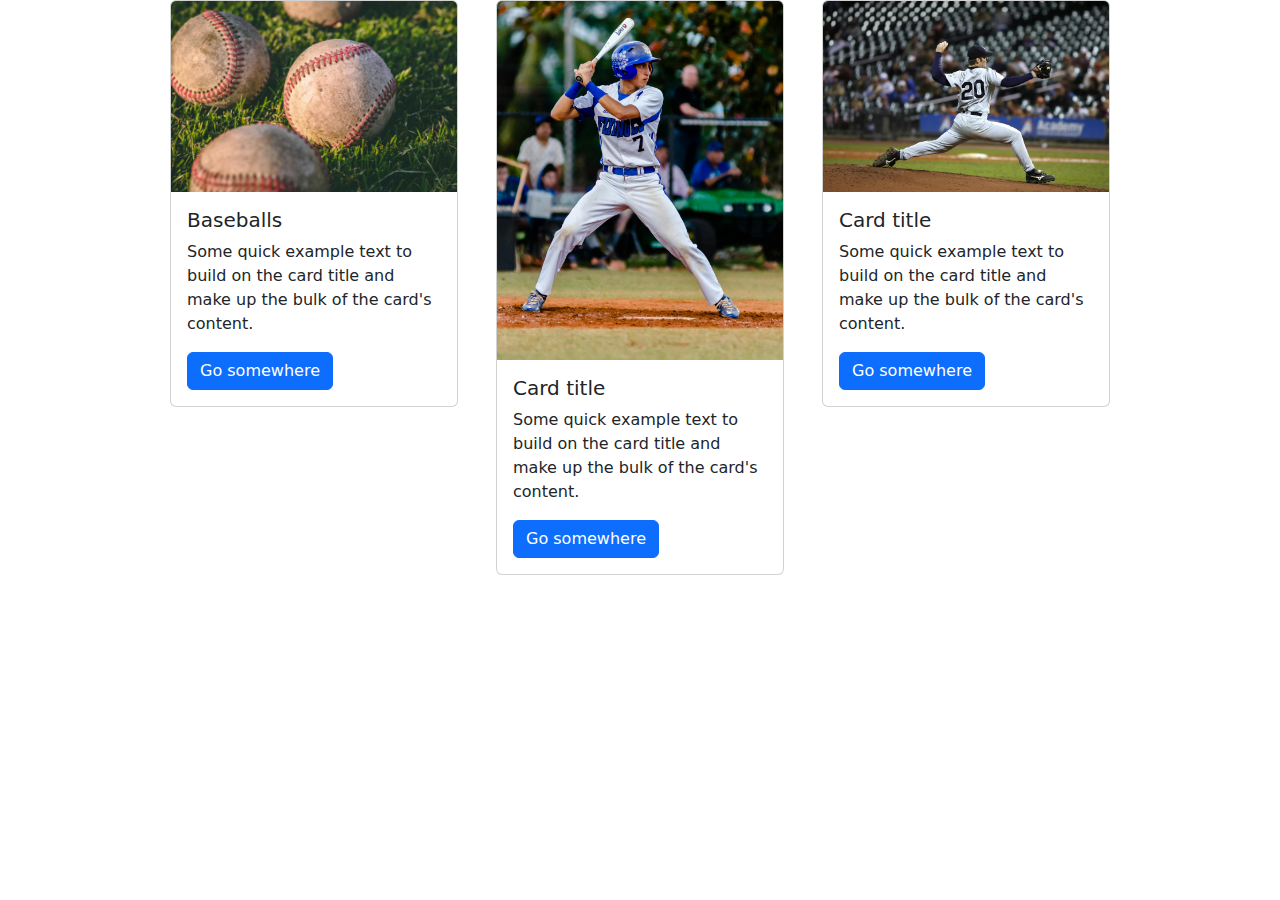
==== cards.html @ c0486c21 "first commit" ====
<!DOCTYPE html>
<html lang="en">

<head>
    <meta charset="utf-8">
    <meta name="viewport" content="width=device-width, initial-scale=1">
    <title>Cards</title>
    <link href="https://cdn.jsdelivr.net/npm/bootstrap@5.3.3/dist/css/bootstrap.min.css" rel="stylesheet"
        integrity="sha384-QWTKZyjpPEjISv5WaRU9OFeRpok6YctnYmDr5pNlyT2bRjXh0JMhjY6hW+ALEwIH" crossorigin="anonymous">
    <link rel="stylesheet" href="css/cards.css">
</head>

<body>
    <div class="row justify-content-center">
        <div class="col-3">
            <div class="card" style="width: 18rem;">
                <img src="img/img1.jpg.jpg" class="card-img-top" alt="baseball">
                <div class="card-body">
                    <h5 class="card-title">Baseballs</h5>
                    <p class="card-text">Some quick example text to build on the card title and make up the bulk of the
                        card's
                        content.</p>
                    <a href="#" class="btn btn-primary">Go somewhere</a>
                </div>
            </div>
        </div>
        <div class="col-3">
            <div class="card" style="width: 18rem;">
                <img src="img/pexels-mandie-inman-896567 (1).jpg" class="card-img-top" alt="baseball">
                <div class="card-body">
                    <h5 class="card-title">Card title</h5>
                    <p class="card-text">Some quick example text to build on the card title and make up the bulk of the
                        card's content.</p>
                    <a href="#" class="btn btn-primary">Go somewhere</a>
                </div>
            </div>
        </div>
        <div class="col-3">
            <div class="card" style="width: 18rem;">
                <img src="img/pexels-pixabay-163487 (1).jpg" class="card-img-top" alt="baseball">
                <div class="card-body">
                    <h5 class="card-title">Card title</h5>
                    <p class="card-text">Some quick example text to build on the card title and make up the bulk of the
                        card's content.</p>
                    <a href="#" class="btn btn-primary">Go somewhere</a>
                </div>
            </div>
        </div>
    </div>

    <script src="https://cdn.jsdelivr.net/npm/bootstrap@5.3.3/dist/js/bootstrap.bundle.min.js"
        integrity="sha384-YvpcrYf0tY3lHB60NNkmXc5s9fDVZLESaAA55NDzOxhy9GkcIdslK1eN7N6jIeHz"
        crossorigin="anonymous"></script>
</body>

</html>
---- css/cards.css ----
.card{
    margin: auto !important;
}
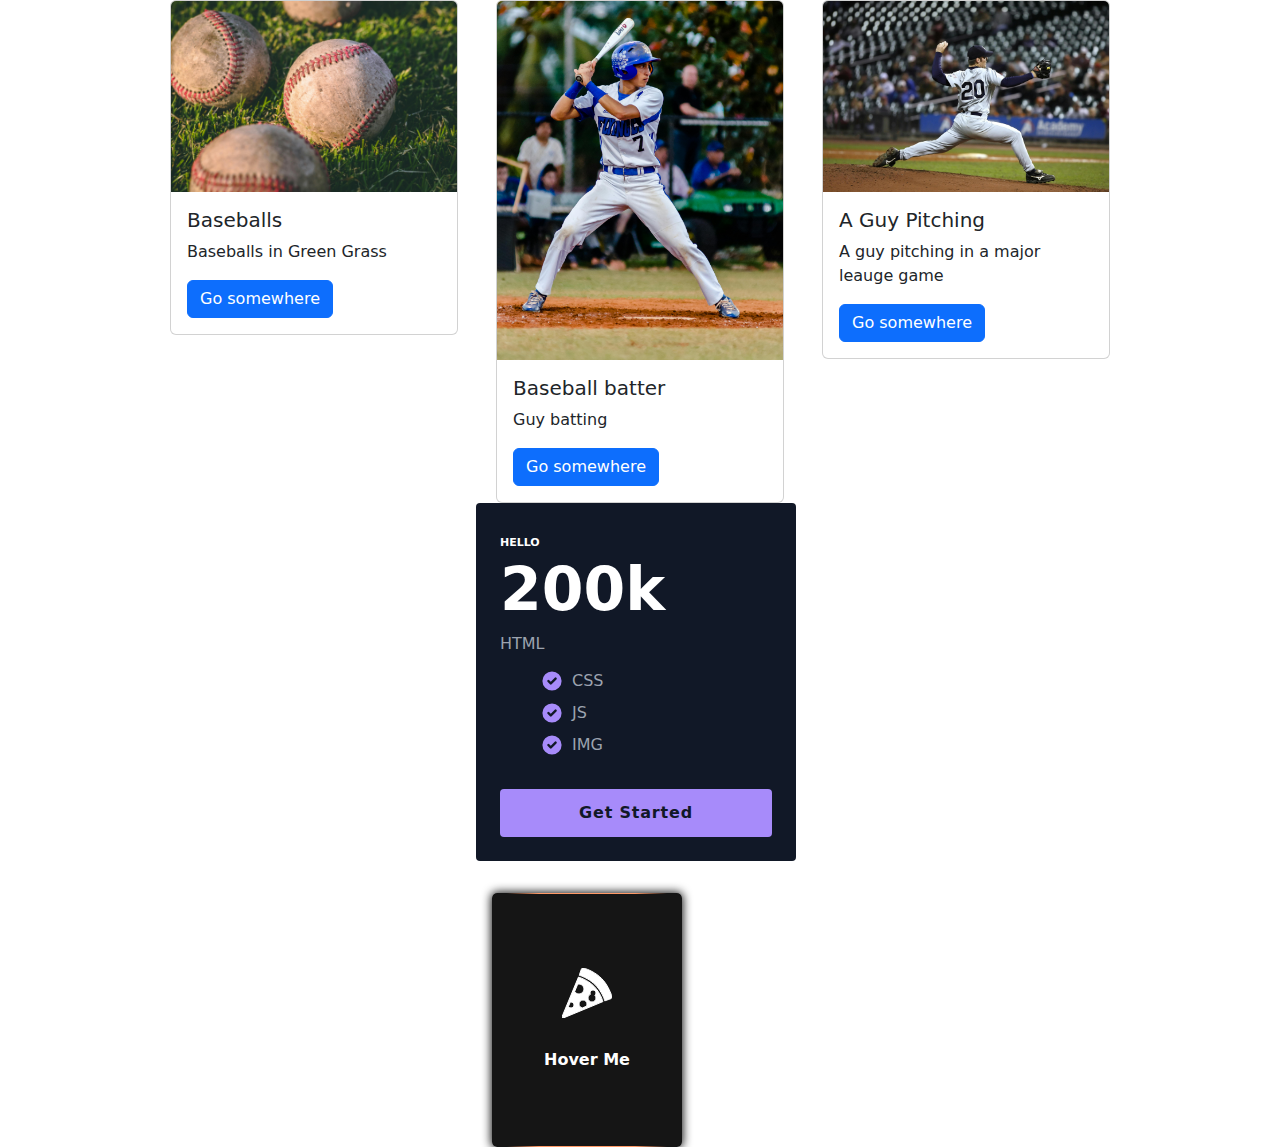
==== commit 017510c3: "did pizza and another thing" ====
--- a/cards.html
+++ b/cards.html
@@ -17,9 +17,8 @@
                 <img src="img/img1.jpg.jpg" class="card-img-top" alt="baseball">
                 <div class="card-body">
                     <h5 class="card-title">Baseballs</h5>
-                    <p class="card-text">Some quick example text to build on the card title and make up the bulk of the
-                        card's
-                        content.</p>
+                    <p class="card-text">Baseballs in Green Grass
+                    </p>
                     <a href="#" class="btn btn-primary">Go somewhere</a>
                 </div>
             </div>
@@ -28,9 +27,9 @@
             <div class="card" style="width: 18rem;">
                 <img src="img/pexels-mandie-inman-896567 (1).jpg" class="card-img-top" alt="baseball">
                 <div class="card-body">
-                    <h5 class="card-title">Card title</h5>
-                    <p class="card-text">Some quick example text to build on the card title and make up the bulk of the
-                        card's content.</p>
+                    <h5 class="card-title">Baseball batter</h5>
+                    <p class="card-text">Guy batting</p>
+                    </p>
                     <a href="#" class="btn btn-primary">Go somewhere</a>
                 </div>
             </div>
@@ -39,10 +38,115 @@
             <div class="card" style="width: 18rem;">
                 <img src="img/pexels-pixabay-163487 (1).jpg" class="card-img-top" alt="baseball">
                 <div class="card-body">
-                    <h5 class="card-title">Card title</h5>
-                    <p class="card-text">Some quick example text to build on the card title and make up the bulk of the
-                        card's content.</p>
+                    <h5 class="card-title">A Guy Pitching</h5>
+                    <p class="card-text">A guy pitching in a major leauge game</p>
                     <a href="#" class="btn btn-primary">Go somewhere</a>
+                </div>
+            </div>
+        </div>
+        <div class="row justify-content-center">
+            <div class="col-3">
+                <div class="card1">
+                    <div class="header">
+                        <span class="title">HELLO</span>
+                        <span class="price">200k</span>
+                    </div>
+                    <p class="desc">HTML</p>
+                    <ul class="lists">
+                        <li class="list">
+                            <svg xmlns="http://www.w3.org/2000/svg" viewBox="0 0 20 20" fill="currentColor">
+                                <path fill-rule="evenodd"
+                                    d="M10 18a8 8 0 100-16 8 8 0 000 16zm3.707-9.293a1 1 0 00-1.414-1.414L9 10.586 7.707 9.293a1 1 0 00-1.414 1.414l2 2a1 1 0 001.414 0l4-4z"
+                                    clip-rule="evenodd"></path>
+                            </svg>
+                            <span>CSS</span>
+                        </li>
+                        <li class="list">
+                            <svg xmlns="http://www.w3.org/2000/svg" viewBox="0 0 20 20" fill="currentColor">
+                                <path fill-rule="evenodd"
+                                    d="M10 18a8 8 0 100-16 8 8 0 000 16zm3.707-9.293a1 1 0 00-1.414-1.414L9 10.586 7.707 9.293a1 1 0 00-1.414 1.414l2 2a1 1 0 001.414 0l4-4z"
+                                    clip-rule="evenodd"></path>
+                            </svg>
+                            <span>JS</span>
+                        </li>
+                        <li class="list">
+                            <svg xmlns="http://www.w3.org/2000/svg" viewBox="0 0 20 20" fill="currentColor">
+                                <path fill-rule="evenodd"
+                                    d="M10 18a8 8 0 100-16 8 8 0 000 16zm3.707-9.293a1 1 0 00-1.414-1.414L9 10.586 7.707 9.293a1 1 0 00-1.414 1.414l2 2a1 1 0 001.414 0l4-4z"
+                                    clip-rule="evenodd"></path>
+                            </svg>
+                            <span>IMG</span>
+                        </li>
+                    </ul>
+                    <button type="button" class="action">Get Started</button>
+                </div>
+            </div>
+        </div>
+        <div class="row justify-content-center">
+            <div class="col-3">
+                <div class="card2">
+                    <div class="content">
+                        <div class="back">
+                            <div class="back-content">
+                                <svg stroke="#ffffff" xmlns:xlink="http://www.w3.org/1999/xlink"
+                                    xmlns="http://www.w3.org/2000/svg" viewBox="0 0 50 50" height="50px" width="50px"
+                                    fill="#ffffff">
+
+                                    <g stroke-width="0" id="SVGRepo_bgCarrier"></g>
+
+                                    <g stroke-linejoin="round" stroke-linecap="round" id="SVGRepo_tracerCarrier"></g>
+
+                                    <g id="SVGRepo_iconCarrier">
+
+                                        <path
+                                            d="M20.84375 0.03125C20.191406 0.0703125 19.652344 0.425781 19.21875 1.53125C18.988281 2.117188 18.5 3.558594 18.03125 4.9375C17.792969 5.636719 17.570313 6.273438 17.40625 6.75C17.390625 6.796875 17.414063 6.855469 17.40625 6.90625C17.398438 6.925781 17.351563 6.949219 17.34375 6.96875L17.25 7.25C18.566406 7.65625 19.539063 8.058594 19.625 8.09375C22.597656 9.21875 28.351563 11.847656 33.28125 16.78125C38.5 22 41.183594 28.265625 42.09375 30.71875C42.113281 30.761719 42.375 31.535156 42.75 32.84375C42.757813 32.839844 42.777344 32.847656 42.78125 32.84375C43.34375 32.664063 44.953125 32.09375 46.3125 31.625C47.109375 31.351563 47.808594 31.117188 48.15625 31C49.003906 30.714844 49.542969 30.292969 49.8125 29.6875C50.074219 29.109375 50.066406 28.429688 49.75 27.6875C49.605469 27.347656 49.441406 26.917969 49.25 26.4375C47.878906 23.007813 45.007813 15.882813 39.59375 10.46875C33.613281 4.484375 25.792969 1.210938 22.125 0.21875C21.648438 0.0898438 21.234375 0.0078125 20.84375 0.03125 Z M 16.46875 9.09375L0.0625 48.625C-0.09375 48.996094 -0.00390625 49.433594 0.28125 49.71875C0.472656 49.910156 0.738281 50 1 50C1.128906 50 1.253906 49.988281 1.375 49.9375L40.90625 33.59375C40.523438 32.242188 40.222656 31.449219 40.21875 31.4375C39.351563 29.089844 36.816406 23.128906 31.875 18.1875C27.035156 13.34375 21.167969 10.804688 18.875 9.9375C18.84375 9.925781 17.8125 9.5 16.46875 9.09375 Z M 17 16C19.761719 16 22 18.238281 22 21C22 23.761719 19.761719 26 17 26C15.140625 26 13.550781 24.972656 12.6875 23.46875L15.6875 16.1875C16.101563 16.074219 16.550781 16 17 16 Z M 31 22C32.65625 22 34 23.34375 34 25C34 25.917969 33.585938 26.730469 32.9375 27.28125L32.90625 27.28125C33.570313 27.996094 34 28.949219 34 30C34 32.210938 32.210938 34 30 34C27.789063 34 26 32.210938 26 30C26 28.359375 26.996094 26.960938 28.40625 26.34375L28.3125 26.3125C28.117188 25.917969 28 25.472656 28 25C28 23.34375 29.34375 22 31 22 Z M 21 32C23.210938 32 25 33.789063 25 36C25 36.855469 24.710938 37.660156 24.25 38.3125L20.3125 39.9375C18.429688 39.609375 17 37.976563 17 36C17 33.789063 18.789063 32 21 32 Z M 9 34C10.65625 34 12 35.34375 12 37C12 38.65625 10.65625 40 9 40C7.902344 40 6.960938 39.414063 6.4375 38.53125L8.25 34.09375C8.488281 34.03125 8.742188 34 9 34Z">
+                                        </path>
+
+                                    </g>
+
+                                </svg>
+                                <strong>Hover Me</strong>
+                            </div>
+                        </div>
+                        <div class="front">
+
+                            <div class="img">
+                                <div class="circle">
+                                </div>
+                                <div class="circle" id="right">
+                                </div>
+                                <div class="circle" id="bottom">
+                                </div>
+                            </div>
+
+                            <div class="front-content">
+                                <small class="badge">Pasta</small>
+                                <div class="description">
+                                    <div class="title">
+                                        <p class="title">
+                                            <strong>Spaguetti Bolognese</strong>
+                                        </p>
+                                        <svg fill-rule="nonzero" height="15px" width="15px" viewBox="0,0,256,256"
+                                            xmlns:xlink="http://www.w3.org/1999/xlink"
+                                            xmlns="http://www.w3.org/2000/svg">
+                                            <g style="mix-blend-mode: normal" text-anchor="none" font-size="none"
+                                                font-weight="none" font-family="none" stroke-dashoffset="0"
+                                                stroke-dasharray="" stroke-miterlimit="10" stroke-linejoin="miter"
+                                                stroke-linecap="butt" stroke-width="1" stroke="none" fill-rule="nonzero"
+                                                fill="#20c997">
+                                                <g transform="scale(8,8)">
+                                                    <path d="M25,27l-9,-6.75l-9,6.75v-23h18z"></path>
+                                                </g>
+                                            </g>
+                                        </svg>
+                                    </div>
+                                    <p class="card-footer">
+                                        30 Mins &nbsp; | &nbsp; 1 Serving
+                                    </p>
+                                </div>
+                            </div>
+                        </div>
+                    </div>
                 </div>
             </div>
         </div>
--- a/css/cards.css
+++ b/css/cards.css
@@ -1,3 +1,252 @@
 .card{
     margin: auto !important;
-}+}
+
+.card1 {
+    margin-left: -1rem;
+    margin-right: -1rem;
+    display: flex;
+    flex-wrap: wrap;
+    align-items: stretch;
+    margin-bottom: 2rem;
+    width: 320px;
+    display: flex;
+    flex-direction: column;
+    border-radius: 0.25rem;
+    background-color: rgba(17, 24, 39, 1);
+    padding: 1.5rem;
+  }
+  
+  .header {
+    display: flex;
+    flex-direction: column;
+  }
+  
+  .title {
+    font-size: 1.5rem;
+    line-height: 2rem;
+    font-weight: 700;
+    color: #fff
+  }
+  
+  .price {
+    font-size: 3.75rem;
+    line-height: 1;
+    font-weight: 700;
+    color: #fff
+  }
+  
+  .desc {
+    margin-top: 0.75rem;
+    margin-bottom: 0.75rem;
+    line-height: 1.625;
+    color: rgba(156, 163, 175, 1);
+  }
+  
+  .lists {
+    margin-bottom: 1.5rem;
+    flex: 1 1 0%;
+    color: rgba(156, 163, 175, 1);
+  }
+  
+  .lists .list {
+    margin-bottom: 0.5rem;
+    display: flex;
+    margin-left: 0.5rem
+  }
+  
+  .lists .list svg {
+    height: 1.5rem;
+    width: 1.5rem;
+    flex-shrink: 0;
+    margin-right: 0.5rem;
+    color: rgba(167, 139, 250, 1);
+  }
+  
+  .action {
+    border: none;
+    outline: none;
+    display: inline-block;
+    border-radius: 0.25rem;
+    background-color: rgba(167, 139, 250, 1);
+    padding-left: 1.25rem;
+    padding-right: 1.25rem;
+    padding-top: 0.75rem;
+    padding-bottom: 0.75rem;
+    text-align: center;
+    font-weight: 600;
+    letter-spacing: 0.05em;
+    color: rgba(17, 24, 39, 1);
+  }
+
+  .card2 {
+    overflow: visible;
+    width: 190px;
+    height: 254px;
+  }
+  
+  .content {
+    width: 100%;
+    height: 100%;
+    transform-style: preserve-3d;
+    transition: transform 300ms;
+    box-shadow: 0px 0px 10px 1px #000000ee;
+    border-radius: 5px;
+  }
+  
+  .front, .back {
+    background-color: #151515;
+    position: absolute;
+    width: 100%;
+    height: 100%;
+    backface-visibility: hidden;
+    -webkit-backface-visibility: hidden;
+    border-radius: 5px;
+    overflow: hidden;
+  }
+  
+  .back {
+    width: 100%;
+    height: 100%;
+    justify-content: center;
+    display: flex;
+    align-items: center;
+    overflow: hidden;
+  }
+  
+  .back::before {
+    position: absolute;
+    content: ' ';
+    display: block;
+    width: 160px;
+    height: 160%;
+    background: linear-gradient(90deg, transparent, #ff9966, #ff9966, #ff9966, #ff9966, transparent);
+    animation: rotation_481 5000ms infinite linear;
+  }
+  
+  .back-content {
+    position: absolute;
+    width: 99%;
+    height: 99%;
+    background-color: #151515;
+    border-radius: 5px;
+    color: white;
+    display: flex;
+    flex-direction: column;
+    justify-content: center;
+    align-items: center;
+    gap: 30px;
+  }
+  
+  .card2:hover .content {
+    transform: rotateY(180deg);
+  }
+  
+  @keyframes rotation_481 {
+    0% {
+      transform: rotateZ(0deg);
+    }
+  
+    0% {
+      transform: rotateZ(360deg);
+    }
+  }
+  
+  .front {
+    transform: rotateY(180deg);
+    color: white;
+  }
+  
+  .front .front-content {
+    position: absolute;
+    width: 100%;
+    height: 100%;
+    padding: 10px;
+    display: flex;
+    flex-direction: column;
+    justify-content: space-between;
+  }
+  
+  .front-content .badge {
+    background-color: #00000055;
+    padding: 2px 10px;
+    border-radius: 10px;
+    backdrop-filter: blur(2px);
+    width: fit-content;
+  }
+  
+  .description {
+    box-shadow: 0px 0px 10px 5px #00000088;
+    width: 100%;
+    padding: 10px;
+    background-color: #00000099;
+    backdrop-filter: blur(5px);
+    border-radius: 5px;
+  }
+  
+  .title {
+    font-size: 11px;
+    max-width: 100%;
+    display: flex;
+    justify-content: space-between;
+  }
+  
+  .title p {
+    width: 50%;
+  }
+  
+  .card2-footer {
+    color: #ffffff88;
+    margin-top: 5px;
+    font-size: 8px;
+  }
+  
+  .front .img {
+    position: absolute;
+    width: 100%;
+    height: 100%;
+    object-fit: cover;
+    object-position: center;
+  }
+  
+  .circle {
+    width: 90px;
+    height: 90px;
+    border-radius: 50%;
+    background-color: #ffbb66;
+    position: relative;
+    filter: blur(15px);
+    animation: floating 2600ms infinite linear;
+  }
+  
+  #bottom {
+    background-color: #ff8866;
+    left: 50px;
+    top: 0px;
+    width: 150px;
+    height: 150px;
+    animation-delay: -800ms;
+  }
+  
+  #right {
+    background-color: #ff2233;
+    left: 160px;
+    top: -80px;
+    width: 30px;
+    height: 30px;
+    animation-delay: -1800ms;
+  }
+  
+  @keyframes floating {
+    0% {
+      transform: translateY(0px);
+    }
+  
+    50% {
+      transform: translateY(10px);
+    }
+  
+    100% {
+      transform: translateY(0px);
+    }
+  }
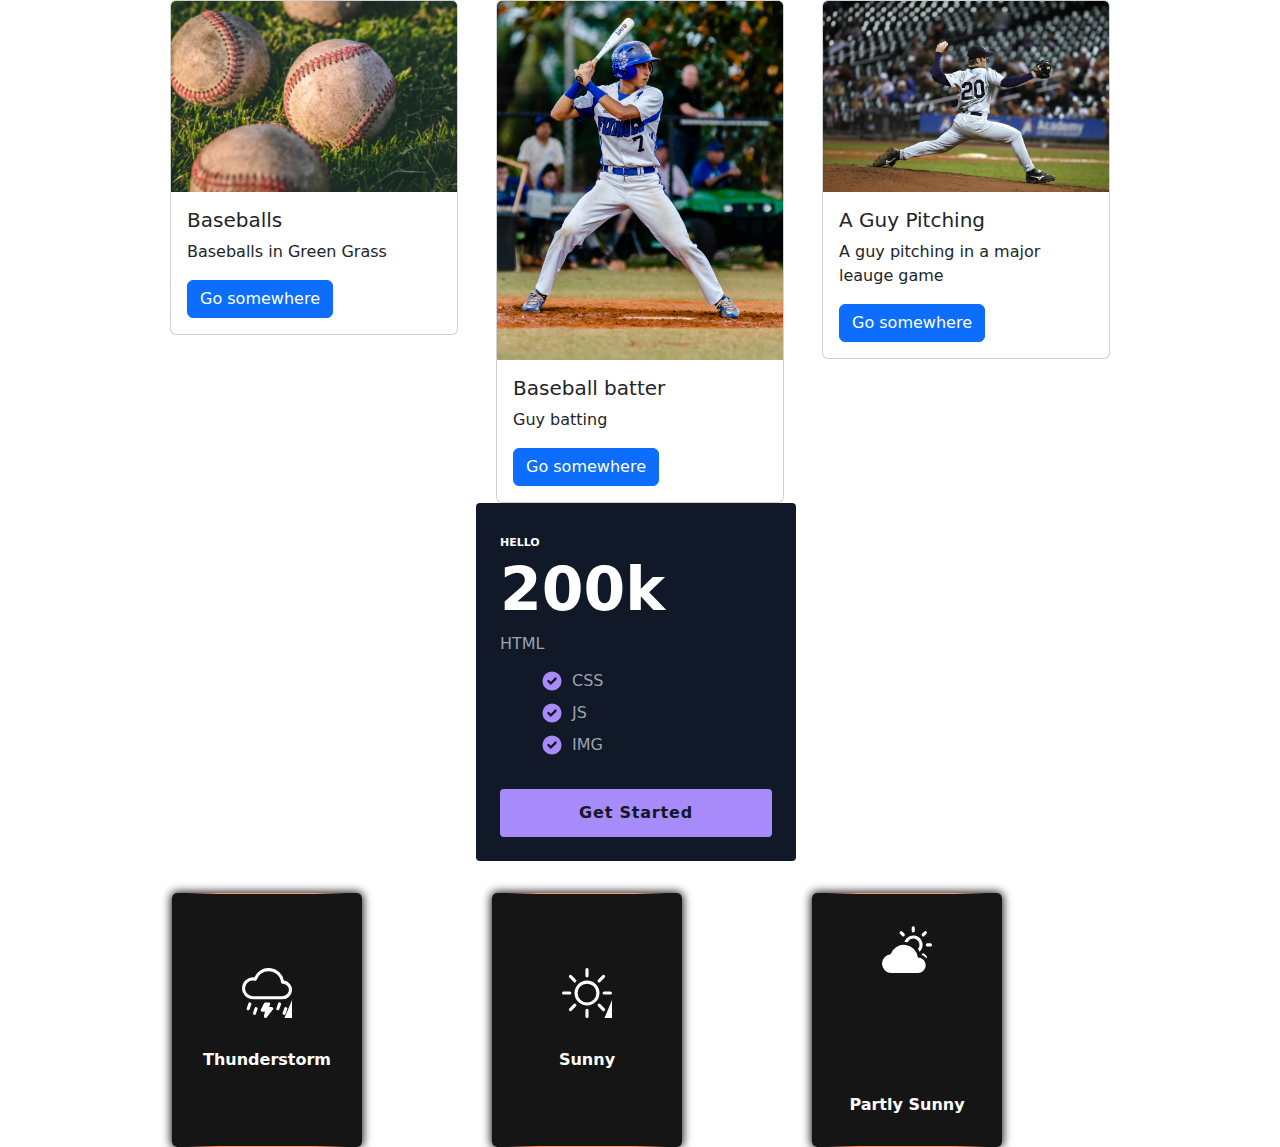
==== commit 2e0d4844: "added weather" ====
--- a/cards.html
+++ b/cards.html
@@ -88,9 +88,11 @@
                     <div class="content">
                         <div class="back">
                             <div class="back-content">
-                                <svg stroke="#ffffff" xmlns:xlink="http://www.w3.org/1999/xlink"
-                                    xmlns="http://www.w3.org/2000/svg" viewBox="0 0 50 50" height="50px" width="50px"
-                                    fill="#ffffff">
+                                <svg xmlns="http://www.w3.org/2000/svg" width="50" height="50" fill="currentColor"
+                                    class="bi bi-cloud-lightning-rain" viewBox="0 0 16 16">
+                                    <path
+                                        d="M2.658 11.026a.5.5 0 0 1 .316.632l-.5 1.5a.5.5 0 1 1-.948-.316l.5-1.5a.5.5 0 0 1 .632-.316m9.5 0a.5.5 0 0 1 .316.632l-.5 1.5a.5.5 0 1 1-.948-.316l.5-1.5a.5.5 0 0 1 .632-.316m-7.5 1.5a.5.5 0 0 1 .316.632l-.5 1.5a.5.5 0 1 1-.948-.316l.5-1.5a.5.5 0 0 1 .632-.316m9.5 0a.5.5 0 0 1 .316.632l-.5 1.5a.5.5 0 1 1-.948-.316l.5-1.5a.5.5 0 0 1 .632-.316m-.753-8.499a5.001 5.001 0 0 0-9.499-1.004A3.5 3.5 0 1 0 3.5 10H13a3 3 0 0 0 .405-5.973M8.5 1a4 4 0 0 1 3.976 3.555.5.5 0 0 0 .5.445H13a2 2 0 0 1 0 4H3.5a2.5 2.5 0 1 1 .605-4.926.5.5 0 0 0 .596-.329A4 4 0 0 1 8.5 1M7.053 11.276A.5.5 0 0 1 7.5 11h1a.5.5 0 0 1 .474.658l-.28.842H9.5a.5.5 0 0 1 .39.812l-2 2.5a.5.5 0 0 1-.875-.433L7.36 14H6.5a.5.5 0 0 1-.447-.724z" />
+
 
                                     <g stroke-width="0" id="SVGRepo_bgCarrier"></g>
 
@@ -105,7 +107,7 @@
                                     </g>
 
                                 </svg>
-                                <strong>Hover Me</strong>
+                                <strong>Thunderstorm</strong>
                             </div>
                         </div>
                         <div class="front">
@@ -120,11 +122,12 @@
                             </div>
 
                             <div class="front-content">
-                                <small class="badge">Pasta</small>
+                                <small class="badge">High 68°</small>
+                                <small class="badge">Low 49°</small>
                                 <div class="description">
                                     <div class="title">
                                         <p class="title">
-                                            <strong>Spaguetti Bolognese</strong>
+                                            <strong>Thunderstorms</strong>
                                         </p>
                                         <svg fill-rule="nonzero" height="15px" width="15px" viewBox="0,0,256,256"
                                             xmlns:xlink="http://www.w3.org/1999/xlink"
@@ -141,7 +144,151 @@
                                         </svg>
                                     </div>
                                     <p class="card-footer">
-                                        30 Mins &nbsp; | &nbsp; 1 Serving
+                                        Todays Low will be 49° with the High being 68° with scatterd thunderstoms
+                                        throughout the state. &nbsp;
+                                    </p>
+                                </div>
+                            </div>
+                        </div>
+                    </div>
+                </div>
+            </div>
+            <div class="col-3">
+                <div class="card2">
+                    <div class="content">
+                        <div class="back">
+                            <div class="back-content">
+                                <svg xmlns="http://www.w3.org/2000/svg" width="50" height="50" fill="currentColor"
+                                    class="bi bi-brightness-high" viewBox="0 0 16 16">
+                                    <path
+                                        d="M8 11a3 3 0 1 1 0-6 3 3 0 0 1 0 6m0 1a4 4 0 1 0 0-8 4 4 0 0 0 0 8M8 0a.5.5 0 0 1 .5.5v2a.5.5 0 0 1-1 0v-2A.5.5 0 0 1 8 0m0 13a.5.5 0 0 1 .5.5v2a.5.5 0 0 1-1 0v-2A.5.5 0 0 1 8 13m8-5a.5.5 0 0 1-.5.5h-2a.5.5 0 0 1 0-1h2a.5.5 0 0 1 .5.5M3 8a.5.5 0 0 1-.5.5h-2a.5.5 0 0 1 0-1h2A.5.5 0 0 1 3 8m10.657-5.657a.5.5 0 0 1 0 .707l-1.414 1.415a.5.5 0 1 1-.707-.708l1.414-1.414a.5.5 0 0 1 .707 0m-9.193 9.193a.5.5 0 0 1 0 .707L3.05 13.657a.5.5 0 0 1-.707-.707l1.414-1.414a.5.5 0 0 1 .707 0m9.193 2.121a.5.5 0 0 1-.707 0l-1.414-1.414a.5.5 0 0 1 .707-.707l1.414 1.414a.5.5 0 0 1 0 .707M4.464 4.465a.5.5 0 0 1-.707 0L2.343 3.05a.5.5 0 1 1 .707-.707l1.414 1.414a.5.5 0 0 1 0 .708" />
+
+
+
+                                    <g stroke-width="0" id="SVGRepo_bgCarrier"></g>
+
+                                    <g stroke-linejoin="round" stroke-linecap="round" id="SVGRepo_tracerCarrier"></g>
+
+                                    <g id="SVGRepo_iconCarrier">
+
+                                        <path
+                                            d="M20.84375 0.03125C20.191406 0.0703125 19.652344 0.425781 19.21875 1.53125C18.988281 2.117188 18.5 3.558594 18.03125 4.9375C17.792969 5.636719 17.570313 6.273438 17.40625 6.75C17.390625 6.796875 17.414063 6.855469 17.40625 6.90625C17.398438 6.925781 17.351563 6.949219 17.34375 6.96875L17.25 7.25C18.566406 7.65625 19.539063 8.058594 19.625 8.09375C22.597656 9.21875 28.351563 11.847656 33.28125 16.78125C38.5 22 41.183594 28.265625 42.09375 30.71875C42.113281 30.761719 42.375 31.535156 42.75 32.84375C42.757813 32.839844 42.777344 32.847656 42.78125 32.84375C43.34375 32.664063 44.953125 32.09375 46.3125 31.625C47.109375 31.351563 47.808594 31.117188 48.15625 31C49.003906 30.714844 49.542969 30.292969 49.8125 29.6875C50.074219 29.109375 50.066406 28.429688 49.75 27.6875C49.605469 27.347656 49.441406 26.917969 49.25 26.4375C47.878906 23.007813 45.007813 15.882813 39.59375 10.46875C33.613281 4.484375 25.792969 1.210938 22.125 0.21875C21.648438 0.0898438 21.234375 0.0078125 20.84375 0.03125 Z M 16.46875 9.09375L0.0625 48.625C-0.09375 48.996094 -0.00390625 49.433594 0.28125 49.71875C0.472656 49.910156 0.738281 50 1 50C1.128906 50 1.253906 49.988281 1.375 49.9375L40.90625 33.59375C40.523438 32.242188 40.222656 31.449219 40.21875 31.4375C39.351563 29.089844 36.816406 23.128906 31.875 18.1875C27.035156 13.34375 21.167969 10.804688 18.875 9.9375C18.84375 9.925781 17.8125 9.5 16.46875 9.09375 Z M 17 16C19.761719 16 22 18.238281 22 21C22 23.761719 19.761719 26 17 26C15.140625 26 13.550781 24.972656 12.6875 23.46875L15.6875 16.1875C16.101563 16.074219 16.550781 16 17 16 Z M 31 22C32.65625 22 34 23.34375 34 25C34 25.917969 33.585938 26.730469 32.9375 27.28125L32.90625 27.28125C33.570313 27.996094 34 28.949219 34 30C34 32.210938 32.210938 34 30 34C27.789063 34 26 32.210938 26 30C26 28.359375 26.996094 26.960938 28.40625 26.34375L28.3125 26.3125C28.117188 25.917969 28 25.472656 28 25C28 23.34375 29.34375 22 31 22 Z M 21 32C23.210938 32 25 33.789063 25 36C25 36.855469 24.710938 37.660156 24.25 38.3125L20.3125 39.9375C18.429688 39.609375 17 37.976563 17 36C17 33.789063 18.789063 32 21 32 Z M 9 34C10.65625 34 12 35.34375 12 37C12 38.65625 10.65625 40 9 40C7.902344 40 6.960938 39.414063 6.4375 38.53125L8.25 34.09375C8.488281 34.03125 8.742188 34 9 34Z">
+                                        </path>
+
+                                    </g>
+
+                                </svg>
+                                <strong>Sunny</strong>
+                            </div>
+                        </div>
+                        <div class="front">
+
+                            <div class="img">
+                                <div class="circle">
+                                </div>
+                                <div class="circle" id="right">
+                                </div>
+                                <div class="circle" id="bottom">
+                                </div>
+                            </div>
+
+                            <div class="front-content">
+                                <small class="badge">High 75°</small>
+                                <small class="badge">Low 55°</small>
+                                <div class="description">
+                                    <div class="title">
+                                        <p class="title">
+                                            <strong>Very Sunny</strong>
+                                        </p>
+                                        <svg fill-rule="nonzero" height="15px" width="15px" viewBox="0,0,256,256"
+                                            xmlns:xlink="http://www.w3.org/1999/xlink"
+                                            xmlns="http://www.w3.org/2000/svg">
+                                            <g style="mix-blend-mode: normal" text-anchor="none" font-size="none"
+                                                font-weight="none" font-family="none" stroke-dashoffset="0"
+                                                stroke-dasharray="" stroke-miterlimit="10" stroke-linejoin="miter"
+                                                stroke-linecap="butt" stroke-width="1" stroke="none" fill-rule="nonzero"
+                                                fill="#20c997">
+                                                <g transform="scale(8,8)">
+                                                    <path d="M25,27l-9,-6.75l-9,6.75v-23h18z"></path>
+                                                </g>
+                                            </g>
+                                        </svg>
+                                    </div>
+                                    <p class="card-footer">
+                                        Todays high will be 75 degrees with a low of 55 and very sunny throughout the
+                                        the day. &nbsp;
+                                    </p>
+                                </div>
+                            </div>
+                        </div>
+                    </div>
+                </div>
+            </div>
+            <div class="col-3">
+                <div class="card2">
+                    <div class="content">
+                        <div class="back">
+                            <div class="back-content">
+                                <svg xmlns="http://www.w3.org/2000/svg" width="50" height="50" fill="currentColor"
+                                    class="bi bi-cloud-sun-fill" viewBox="0 0 16 16">
+                                    <path d="M11.473 11a4.5 4.5 0 0 0-8.72-.99A3 3 0 0 0 3 16h8.5a2.5 2.5 0 0 0 0-5z" />
+                                    <path
+                                        d="M10.5 1.5a.5.5 0 0 0-1 0v1a.5.5 0 0 0 1 0zm3.743 1.964a.5.5 0 1 0-.707-.707l-.708.707a.5.5 0 0 0 .708.708zm-7.779-.707a.5.5 0 0 0-.707.707l.707.708a.5.5 0 1 0 .708-.708zm1.734 3.374a2 2 0 1 1 3.296 2.198q.3.423.516.898a3 3 0 1 0-4.84-3.225q.529.017 1.028.129m4.484 4.074c.6.215 1.125.59 1.522 1.072a.5.5 0 0 0 .039-.742l-.707-.707a.5.5 0 0 0-.854.377M14.5 6.5a.5.5 0 0 0 0 1h1a.5.5 0 0 0 0-1z" />
+                                </svg>
+
+
+
+                                <g stroke-width="0" id="SVGRepo_bgCarrier"></g>
+
+                                <g stroke-linejoin="round" stroke-linecap="round" id="SVGRepo_tracerCarrier"></g>
+
+                                <g id="SVGRepo_iconCarrier">
+
+                                    <path
+                                        d="M20.84375 0.03125C20.191406 0.0703125 19.652344 0.425781 19.21875 1.53125C18.988281 2.117188 18.5 3.558594 18.03125 4.9375C17.792969 5.636719 17.570313 6.273438 17.40625 6.75C17.390625 6.796875 17.414063 6.855469 17.40625 6.90625C17.398438 6.925781 17.351563 6.949219 17.34375 6.96875L17.25 7.25C18.566406 7.65625 19.539063 8.058594 19.625 8.09375C22.597656 9.21875 28.351563 11.847656 33.28125 16.78125C38.5 22 41.183594 28.265625 42.09375 30.71875C42.113281 30.761719 42.375 31.535156 42.75 32.84375C42.757813 32.839844 42.777344 32.847656 42.78125 32.84375C43.34375 32.664063 44.953125 32.09375 46.3125 31.625C47.109375 31.351563 47.808594 31.117188 48.15625 31C49.003906 30.714844 49.542969 30.292969 49.8125 29.6875C50.074219 29.109375 50.066406 28.429688 49.75 27.6875C49.605469 27.347656 49.441406 26.917969 49.25 26.4375C47.878906 23.007813 45.007813 15.882813 39.59375 10.46875C33.613281 4.484375 25.792969 1.210938 22.125 0.21875C21.648438 0.0898438 21.234375 0.0078125 20.84375 0.03125 Z M 16.46875 9.09375L0.0625 48.625C-0.09375 48.996094 -0.00390625 49.433594 0.28125 49.71875C0.472656 49.910156 0.738281 50 1 50C1.128906 50 1.253906 49.988281 1.375 49.9375L40.90625 33.59375C40.523438 32.242188 40.222656 31.449219 40.21875 31.4375C39.351563 29.089844 36.816406 23.128906 31.875 18.1875C27.035156 13.34375 21.167969 10.804688 18.875 9.9375C18.84375 9.925781 17.8125 9.5 16.46875 9.09375 Z M 17 16C19.761719 16 22 18.238281 22 21C22 23.761719 19.761719 26 17 26C15.140625 26 13.550781 24.972656 12.6875 23.46875L15.6875 16.1875C16.101563 16.074219 16.550781 16 17 16 Z M 31 22C32.65625 22 34 23.34375 34 25C34 25.917969 33.585938 26.730469 32.9375 27.28125L32.90625 27.28125C33.570313 27.996094 34 28.949219 34 30C34 32.210938 32.210938 34 30 34C27.789063 34 26 32.210938 26 30C26 28.359375 26.996094 26.960938 28.40625 26.34375L28.3125 26.3125C28.117188 25.917969 28 25.472656 28 25C28 23.34375 29.34375 22 31 22 Z M 21 32C23.210938 32 25 33.789063 25 36C25 36.855469 24.710938 37.660156 24.25 38.3125L20.3125 39.9375C18.429688 39.609375 17 37.976563 17 36C17 33.789063 18.789063 32 21 32 Z M 9 34C10.65625 34 12 35.34375 12 37C12 38.65625 10.65625 40 9 40C7.902344 40 6.960938 39.414063 6.4375 38.53125L8.25 34.09375C8.488281 34.03125 8.742188 34 9 34Z">
+                                    </path>
+
+                                </g>
+                                </svg>
+                                <strong>Partly Sunny</strong>
+                            </div>
+                        </div>
+                        <div class="front">
+
+                            <div class="img">
+                                <div class="circle">
+                                </div>
+                                <div class="circle" id="right">
+                                </div>
+                                <div class="circle" id="bottom">
+                                </div>
+                            </div>
+
+                            <div class="front-content">
+                                <small class="badge">High 65°</small>
+                                <small class="badge">Low 45°</small>
+                                <div class="description">
+                                    <div class="title">
+                                        <p class="title">
+                                            <strong>partly Sunny</strong>
+                                        </p>
+                                        <svg fill-rule="nonzero" height="15px" width="15px" viewBox="0,0,256,256"
+                                            xmlns:xlink="http://www.w3.org/1999/xlink"
+                                            xmlns="http://www.w3.org/2000/svg">
+                                            <g style="mix-blend-mode: normal" text-anchor="none" font-size="none"
+                                                font-weight="none" font-family="none" stroke-dashoffset="0"
+                                                stroke-dasharray="" stroke-miterlimit="10" stroke-linejoin="miter"
+                                                stroke-linecap="butt" stroke-width="1" stroke="none" fill-rule="nonzero"
+                                                fill="#20c997">
+                                                <g transform="scale(8,8)">
+                                                    <path d="M25,27l-9,-6.75l-9,6.75v-23h18z"></path>
+                                                </g>
+                                            </g>
+                                        </svg>
+                                    </div>
+                                    <p class="card-footer">
+                                        Todays high will be 65 degrees with a low of 45 and partly sunny throughout the
+                                        the day. &nbsp;
                                     </p>
                                 </div>
                             </div>
--- a/css/cards.css
+++ b/css/cards.css
@@ -250,3 +250,178 @@
       transform: translateY(0px);
     }
   }
+.card-footer{
+  font-size: small;
+}
+
+.card2 {
+  overflow: visible;
+  width: 190px;
+  height: 254px;
+}
+
+.content {
+  width: 100%;
+  height: 100%;
+  transform-style: preserve-3d;
+  transition: transform 300ms;
+  box-shadow: 0px 0px 10px 1px #000000ee;
+  border-radius: 5px;
+}
+
+.front, .back {
+  background-color: #151515;
+  position: absolute;
+  width: 100%;
+  height: 100%;
+  backface-visibility: hidden;
+  -webkit-backface-visibility: hidden;
+  border-radius: 5px;
+  overflow: hidden;
+}
+
+.back {
+  width: 100%;
+  height: 100%;
+  justify-content: center;
+  display: flex;
+  align-items: center;
+  overflow: hidden;
+}
+
+.back::before {
+  position: absolute;
+  content: ' ';
+  display: block;
+  width: 160px;
+  height: 160%;
+  background: linear-gradient(90deg, transparent, #ff9966, #ff9966, #ff9966, #ff9966, transparent);
+  animation: rotation_481 5000ms infinite linear;
+}
+
+.back-content {
+  position: absolute;
+  width: 99%;
+  height: 99%;
+  background-color: #151515;
+  border-radius: 5px;
+  color: white;
+  display: flex;
+  flex-direction: column;
+  justify-content: center;
+  align-items: center;
+  gap: 30px;
+}
+
+.card2:hover .content {
+  transform: rotateY(180deg);
+}
+
+@keyframes rotation_481 {
+  0% {
+    transform: rotateZ(0deg);
+  }
+
+  0% {
+    transform: rotateZ(360deg);
+  }
+}
+
+.front {
+  transform: rotateY(180deg);
+  color: white;
+}
+
+.front .front-content {
+  position: absolute;
+  width: 100%;
+  height: 100%;
+  padding: 10px;
+  display: flex;
+  flex-direction: column;
+  justify-content: space-between;
+}
+
+.front-content .badge {
+  background-color: #00000055;
+  padding: 2px 10px;
+  border-radius: 10px;
+  backdrop-filter: blur(2px);
+  width: fit-content;
+}
+
+.description {
+  box-shadow: 0px 0px 10px 5px #00000088;
+  width: 100%;
+  padding: 10px;
+  background-color: #00000099;
+  backdrop-filter: blur(5px);
+  border-radius: 5px;
+}
+
+.title {
+  font-size: 11px;
+  max-width: 100%;
+  display: flex;
+  justify-content: space-between;
+}
+
+.title p {
+  width: 50%;
+}
+
+.card2-footer {
+  color: #ffffff88;
+  margin-top: 5px;
+  font-size: 8px;
+}
+
+.front .img {
+  position: absolute;
+  width: 100%;
+  height: 100%;
+  object-fit: cover;
+  object-position: center;
+}
+
+.circle {
+  width: 90px;
+  height: 90px;
+  border-radius: 50%;
+  background-color: #ffbb66;
+  position: relative;
+  filter: blur(15px);
+  animation: floating 2600ms infinite linear;
+}
+
+#bottom {
+  background-color: #ff8866;
+  left: 50px;
+  top: 0px;
+  width: 150px;
+  height: 150px;
+  animation-delay: -800ms;
+}
+
+#right {
+  background-color: #ff2233;
+  left: 160px;
+  top: -80px;
+  width: 30px;
+  height: 30px;
+  animation-delay: -1800ms;
+}
+
+@keyframes floating {
+  0% {
+    transform: translateY(0px);
+  }
+
+  50% {
+    transform: translateY(10px);
+  }
+
+  100% {
+    transform: translateY(0px);
+  }
+}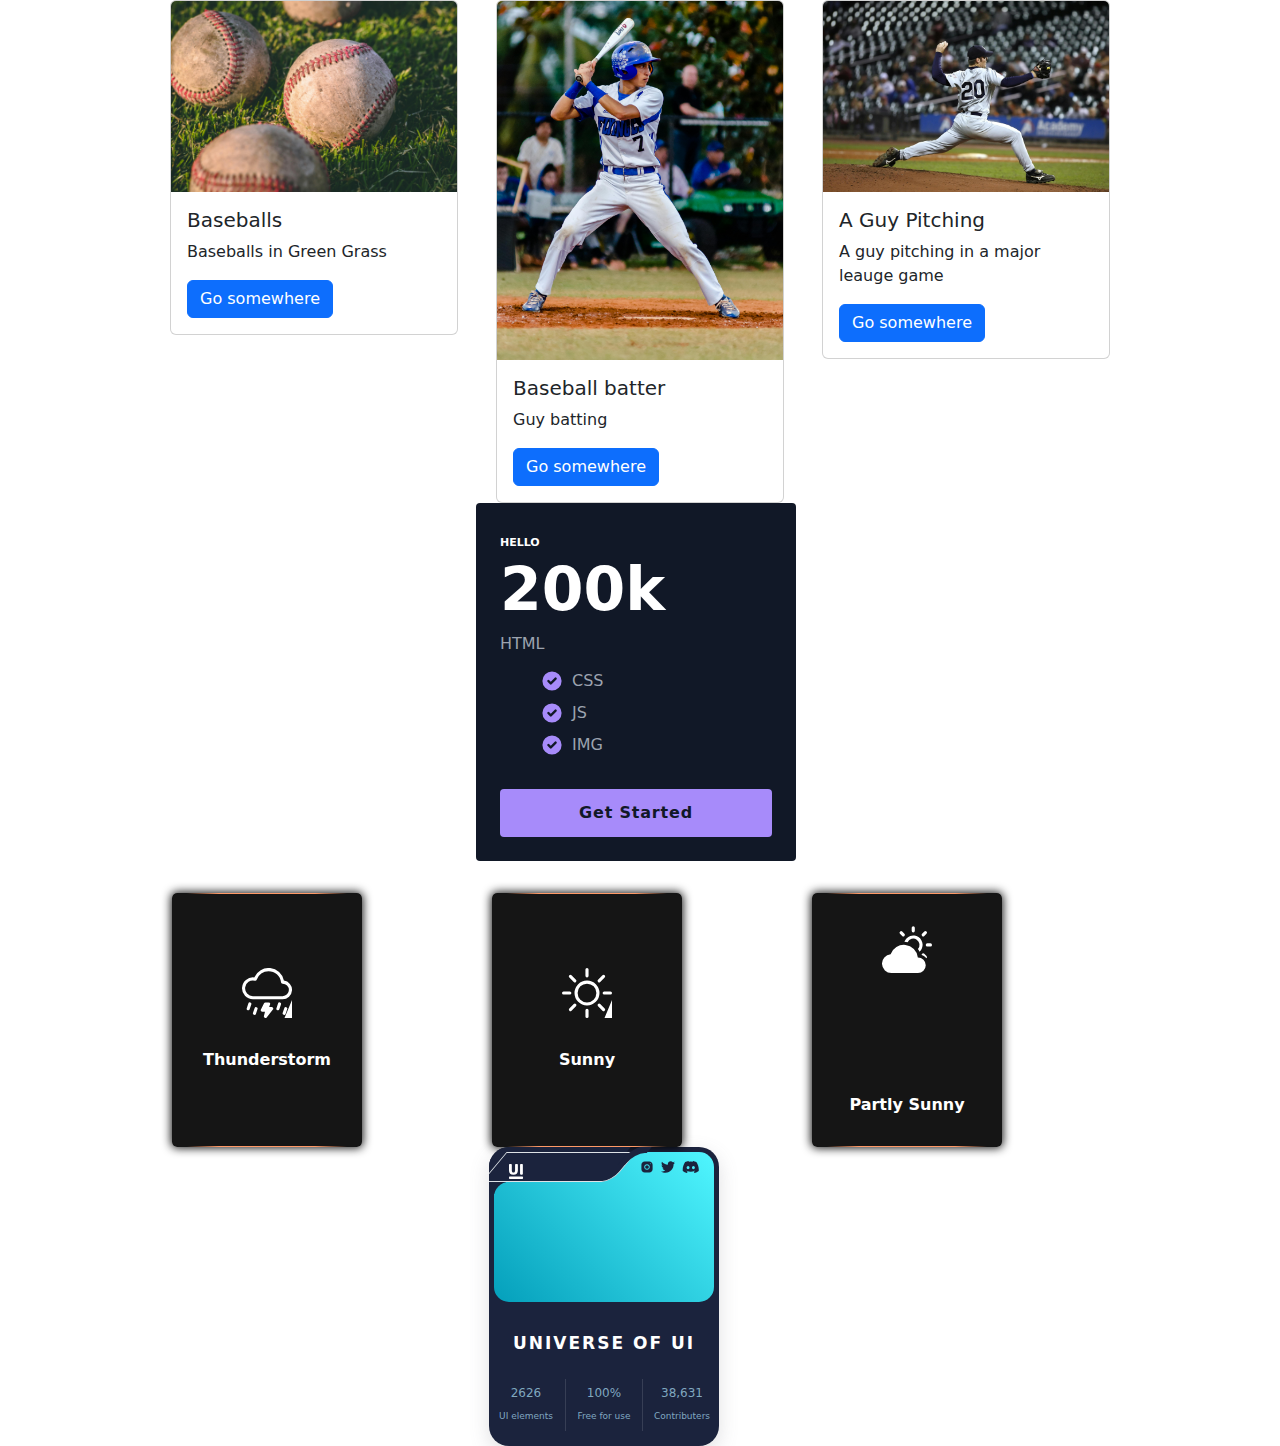
==== commit c6382c19: "did another card" ====
--- a/cards.html
+++ b/cards.html
@@ -299,6 +299,66 @@
         </div>
     </div>
 
+    <div class="row justify-content-center">
+        <div class="col-3">
+            <div class="card5">
+                <div class="top-section">
+                    <div class="border"></div>
+                    <div class="icons">
+                        <div class="logo">
+                            <svg xmlns="http://www.w3.org/2000/svg" fill="none" viewBox="0 0 94 94" class="svg">
+                                <path fill="white"
+                                    d="M38.0481 4.82927C38.0481 2.16214 40.018 0 42.4481 0H51.2391C53.6692 0 55.6391 2.16214 55.6391 4.82927V40.1401C55.6391 48.8912 53.2343 55.6657 48.4248 60.4636C43.6153 65.2277 36.7304 67.6098 27.7701 67.6098C18.8099 67.6098 11.925 65.2953 7.11548 60.6663C2.37183 56.0036 3.8147e-06 49.2967 3.8147e-06 40.5456V4.82927C3.8147e-06 2.16213 1.96995 0 4.4 0H13.2405C15.6705 0 17.6405 2.16214 17.6405 4.82927V39.1265C17.6405 43.7892 18.4805 47.2018 20.1605 49.3642C21.8735 51.5267 24.4759 52.6079 27.9678 52.6079C31.4596 52.6079 34.0127 51.5436 35.6268 49.4149C37.241 47.2863 38.0481 43.8399 38.0481 39.0758V4.82927Z">
+                                </path>
+                                <path fill="white"
+                                    d="M86.9 61.8682C86.9 64.5353 84.9301 66.6975 82.5 66.6975H73.6595C71.2295 66.6975 69.2595 64.5353 69.2595 61.8682V4.82927C69.2595 2.16214 71.2295 0 73.6595 0H82.5C84.9301 0 86.9 2.16214 86.9 4.82927V61.8682Z">
+                                </path>
+                                <path fill="white"
+                                    d="M2.86102e-06 83.2195C2.86102e-06 80.5524 1.96995 78.3902 4.4 78.3902H83.6C86.0301 78.3902 88 80.5524 88 83.2195V89.1707C88 91.8379 86.0301 94 83.6 94H4.4C1.96995 94 0 91.8379 0 89.1707L2.86102e-06 83.2195Z">
+                                </path>
+                            </svg>
+                        </div>
+                        <div class="social-media">
+                            <svg xmlns="http://www.w3.org/2000/svg" viewBox="0 0 30 30" class="svg">
+                                <path
+                                    d="M 9.9980469 3 C 6.1390469 3 3 6.1419531 3 10.001953 L 3 20.001953 C 3 23.860953 6.1419531 27 10.001953 27 L 20.001953 27 C 23.860953 27 27 23.858047 27 19.998047 L 27 9.9980469 C 27 6.1390469 23.858047 3 19.998047 3 L 9.9980469 3 z M 22 7 C 22.552 7 23 7.448 23 8 C 23 8.552 22.552 9 22 9 C 21.448 9 21 8.552 21 8 C 21 7.448 21.448 7 22 7 z M 15 9 C 18.309 9 21 11.691 21 15 C 21 18.309 18.309 21 15 21 C 11.691 21 9 18.309 9 15 C 9 11.691 11.691 9 15 9 z M 15 11 A 4 4 0 0 0 11 15 A 4 4 0 0 0 15 19 A 4 4 0 0 0 19 15 A 4 4 0 0 0 15 11 z">
+                                </path>
+                            </svg>
+                            <svg class="svg" xmlns="http://www.w3.org/2000/svg" viewBox="0 0 512 512">
+                                <path
+                                    d="M459.37 151.716c.325 4.548.325 9.097.325 13.645 0 138.72-105.583 298.558-298.558 298.558-59.452 0-114.68-17.219-161.137-47.106 8.447.974 16.568 1.299 25.34 1.299 49.055 0 94.213-16.568 130.274-44.832-46.132-.975-84.792-31.188-98.112-72.772 6.498.974 12.995 1.624 19.818 1.624 9.421 0 18.843-1.3 27.614-3.573-48.081-9.747-84.143-51.98-84.143-102.985v-1.299c13.969 7.797 30.214 12.67 47.431 13.319-28.264-18.843-46.781-51.005-46.781-87.391 0-19.492 5.197-37.36 14.294-52.954 51.655 63.675 129.3 105.258 216.365 109.807-1.624-7.797-2.599-15.918-2.599-24.04 0-57.828 46.782-104.934 104.934-104.934 30.213 0 57.502 12.67 76.67 33.137 23.715-4.548 46.456-13.32 66.599-25.34-7.798 24.366-24.366 44.833-46.132 57.827 21.117-2.273 41.584-8.122 60.426-16.243-14.292 20.791-32.161 39.308-52.628 54.253z">
+                                </path>
+                            </svg>
+                            <svg class="svg" xmlns="http://www.w3.org/2000/svg" viewBox="0 0 640 512">
+                                <path
+                                    d="M524.531,69.836a1.5,1.5,0,0,0-.764-.7A485.065,485.065,0,0,0,404.081,32.03a1.816,1.816,0,0,0-1.923.91,337.461,337.461,0,0,0-14.9,30.6,447.848,447.848,0,0,0-134.426,0,309.541,309.541,0,0,0-15.135-30.6,1.89,1.89,0,0,0-1.924-.91A483.689,483.689,0,0,0,116.085,69.137a1.712,1.712,0,0,0-.788.676C39.068,183.651,18.186,294.69,28.43,404.354a2.016,2.016,0,0,0,.765,1.375A487.666,487.666,0,0,0,176.02,479.918a1.9,1.9,0,0,0,2.063-.676A348.2,348.2,0,0,0,208.12,430.4a1.86,1.86,0,0,0-1.019-2.588,321.173,321.173,0,0,1-45.868-21.853,1.885,1.885,0,0,1-.185-3.126c3.082-2.309,6.166-4.711,9.109-7.137a1.819,1.819,0,0,1,1.9-.256c96.229,43.917,200.41,43.917,295.5,0a1.812,1.812,0,0,1,1.924.233c2.944,2.426,6.027,4.851,9.132,7.16a1.884,1.884,0,0,1-.162,3.126,301.407,301.407,0,0,1-45.89,21.83,1.875,1.875,0,0,0-1,2.611,391.055,391.055,0,0,0,30.014,48.815,1.864,1.864,0,0,0,2.063.7A486.048,486.048,0,0,0,610.7,405.729a1.882,1.882,0,0,0,.765-1.352C623.729,277.594,590.933,167.465,524.531,69.836ZM222.491,337.58c-28.972,0-52.844-26.587-52.844-59.239S193.056,219.1,222.491,219.1c29.665,0,53.306,26.82,52.843,59.239C275.334,310.993,251.924,337.58,222.491,337.58Zm195.38,0c-28.971,0-52.843-26.587-52.843-59.239S388.437,219.1,417.871,219.1c29.667,0,53.307,26.82,52.844,59.239C470.715,310.993,447.538,337.58,417.871,337.58Z">
+                                </path>
+                            </svg>
+                        </div>
+                    </div>
+                </div>
+                <div class="bottom-section">
+                    <span class="title">UNIVERSE OF UI</span>
+                    <div class="row row1">
+                        <div class="item">
+                            <span class="big-text">2626</span>
+                            <span class="regular-text">UI elements</span>
+                        </div>
+                        <div class="item">
+                            <span class="big-text">100%</span>
+                            <span class="regular-text">Free for use</span>
+                        </div>
+                        <div class="item">
+                            <span class="big-text">38,631</span>
+                            <span class="regular-text">Contributers</span>
+                        </div>
+                    </div>
+                </div>
+            </div>
+        </div>
+    </div>
+
+
     <script src="https://cdn.jsdelivr.net/npm/bootstrap@5.3.3/dist/js/bootstrap.bundle.min.js"
         integrity="sha384-YvpcrYf0tY3lHB60NNkmXc5s9fDVZLESaAA55NDzOxhy9GkcIdslK1eN7N6jIeHz"
         crossorigin="anonymous"></script>
--- a/css/cards.css
+++ b/css/cards.css
@@ -424,4 +424,137 @@
   100% {
     transform: translateY(0px);
   }
-}+}
+.card5 {
+  width: 230px;
+  border-radius: 20px;
+  background: #1b233d;
+  padding: 5px;
+  overflow: hidden;
+  box-shadow: rgba(100, 100, 111, 0.2) 0px 7px 20px 0px;
+  transition: transform 0.5s cubic-bezier(0.175, 0.885, 0.32, 1.275);
+}
+
+.card5:hover {
+  transform: scale(1.05);
+}
+
+.card5 .top-section {
+  height: 150px;
+  border-radius: 15px;
+  display: flex;
+  flex-direction: column;
+  background: linear-gradient(45deg, rgb(4, 159, 187) 0%, rgb(80, 246, 255) 100%);
+  position: relative;
+}
+
+.card5 .top-section .border {
+  border-bottom-right-radius: 10px;
+  height: 30px;
+  width: 130px;
+  background: white;
+  background: #1b233d;
+  position: relative;
+  transform: skew(-40deg);
+  box-shadow: -10px -10px 0 0 #1b233d;
+}
+
+.card5 .top-section .border::before {
+  content: "";
+  position: absolute;
+  width: 15px;
+  height: 15px;
+  top: 0;
+  right: -15px;
+  background: rgba(255, 255, 255, 0);
+  border-top-left-radius: 10px;
+  box-shadow: -5px -5px 0 2px #1b233d;
+}
+
+.card5 .top-section::before {
+  content: "";
+  position: absolute;
+  top: 30px;
+  left: 0;
+  background: rgba(255, 255, 255, 0);
+  height: 15px;
+  width: 15px;
+  border-top-left-radius: 15px;
+  box-shadow: -5px -5px 0 2px #1b233d;
+}
+
+.card5 .top-section .icons {
+  position: absolute;
+  top: 0;
+  width: 100%;
+  height: 30px;
+  display: flex;
+  justify-content: space-between;
+}
+
+.card5 .top-section .icons .logo {
+  height: 100%;
+  aspect-ratio: 1;
+  padding: 7px 0 7px 15px;
+}
+
+.card5 .top-section .icons .logo .top-section {
+  height: 100%;
+}
+
+.card5 .top-section .icons .social-media {
+  height: 100%;
+  padding: 8px 15px;
+  display: flex;
+  gap: 7px;
+}
+
+.card5 .top-section .icons .social-media .svg {
+  height: 100%;
+  fill: #1b233d;
+}
+
+.card5 .top-section .icons .social-media .svg:hover {
+  fill: white;
+}
+
+.card5 .bottom-section {
+  margin-top: 15px;
+  padding: 10px 5px;
+}
+
+.card5 .bottom-section .title {
+  display: block;
+  font-size: 17px;
+  font-weight: bolder;
+  color: white;
+  text-align: center;
+  letter-spacing: 2px;
+}
+
+.card5 .bottom-section .row {
+  display: flex;
+  justify-content: space-between;
+  margin-top: 20px;
+}
+
+.card5 .bottom-section .row .item {
+  flex: 30%;
+  text-align: center;
+  padding: 5px;
+  color: rgba(170, 222, 243, 0.721);
+}
+
+.card5 .bottom-section .row .item .big-text {
+  font-size: 12px;
+  display: block;
+}
+
+.card5 .bottom-section .row .item .regular-text {
+  font-size: 9px;
+}
+
+.card5 .bottom-section .row .item:nth-child(2) {
+  border-left: 1px solid rgba(255, 255, 255, 0.126);
+  border-right: 1px solid rgba(255, 255, 255, 0.126);
+}
